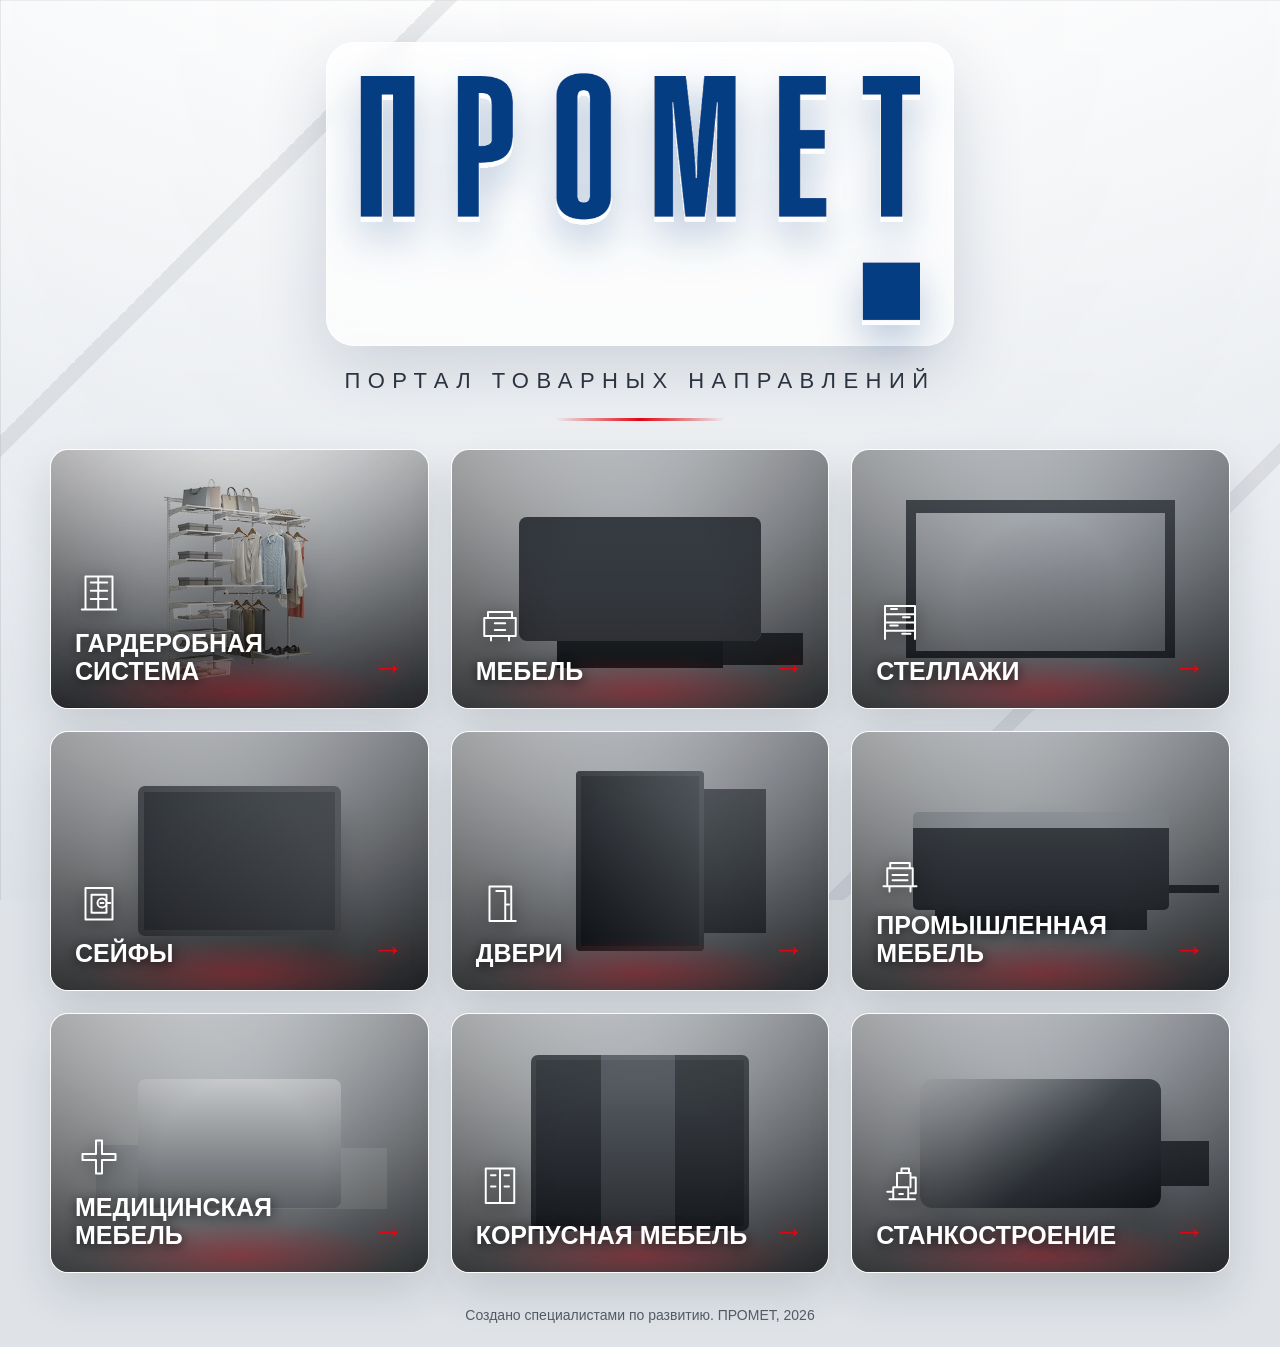
==== index.html @ c50b64fc "Add files via upload" ====
<!DOCTYPE html>
<html lang="ru">
<head>
  <meta charset="UTF-8" />
  <meta name="viewport" content="width=device-width, initial-scale=1.0" />
  <title>ПРОМЕТ — портал товарных направлений</title>
  <link rel="stylesheet" href="assets/main.css" />
</head>
<body>
  <main class="page-shell">
    <section class="hero">
      <div class="logo-wrap" aria-label="ПРОМЕТ">
        <img src="assets/logo_promet.png" alt="ПРОМЕТ" class="promet-logo" />
      </div>
      <p class="hero-title">Портал товарных направлений</p>
      <div class="accent-line"></div>
    </section>

    <section class="direction-grid" aria-label="Выбор товарного направления">
      <a class="direction-card featured" href="wardrobe/index.html" style="--delay: .04s">
        <div class="image-zone image-real"><img src="assets/wardrobe_system.png" alt="Гардеробная система" /></div>
        <div class="card-icon" aria-hidden="true">
          <svg viewBox="0 0 64 64"><path d="M9 54h46M14 54V10h36v44M21 18h22M21 29h22M21 40h22M31 10v44"/></svg>
        </div>
        <span>Гардеробная система</span><b>→</b>
      </a>

      <a class="direction-card" href="furniture/index.html" style="--delay: .10s">
        <div class="image-zone furniture"></div>
        <div class="card-icon" aria-hidden="true"><svg viewBox="0 0 64 64"><path d="M11 28h42v24H11zM16 20h32v8H16zM20 52v6M44 52v6M25 35h14M25 44h14"/></svg></div>
        <span>Мебель</span><b>→</b>
      </a>

      <a class="direction-card" href="shelving/index.html" style="--delay: .16s">
        <div class="image-zone shelving"></div>
        <div class="card-icon" aria-hidden="true"><svg viewBox="0 0 64 64"><path d="M12 12h40v44M12 12v44M12 23h40M12 34h40M12 45h40M20 16h8M36 27h9M19 38h10M35 49h11"/></svg></div>
        <span>Стеллажи</span><b>→</b>
      </a>

      <a class="direction-card" href="safes/index.html" style="--delay: .22s">
        <div class="image-zone safes"></div>
        <div class="card-icon" aria-hidden="true"><svg viewBox="0 0 64 64"><path d="M14 12h36v42H14zM22 21h20v24H22zM42 32h5M30 32a6 6 0 1 0 12 0 6 6 0 0 0-12 0zM34 32h4"/></svg></div>
        <span>Сейфы</span><b>→</b>
      </a>

      <a class="direction-card" href="doors/index.html" style="--delay: .28s">
        <div class="image-zone doors"></div>
        <div class="card-icon" aria-hidden="true"><svg viewBox="0 0 64 64"><path d="M18 56V10h29v46M18 56h35M41 34h3M27 16h12v40"/></svg></div>
        <span>Двери</span><b>→</b>
      </a>

      <a class="direction-card" href="industrial-furniture/index.html" style="--delay: .34s">
        <div class="image-zone industrial"></div>
        <div class="card-icon" aria-hidden="true"><svg viewBox="0 0 64 64"><path d="M10 47h44M15 47V23h34v24M19 23v-7h26v7M22 32h20M22 39h20M18 47v7M46 47v7"/></svg></div>
        <span>Промышленная мебель</span><b>→</b>
      </a>

      <a class="direction-card" href="medical-furniture/index.html" style="--delay: .40s">
        <div class="image-zone medical"></div>
        <div class="card-icon" aria-hidden="true"><svg viewBox="0 0 64 64"><path d="M28 10h8v18h18v8H36v18h-8V36H10v-8h18z"/></svg></div>
        <span>Медицинская мебель</span><b>→</b>
      </a>

      <a class="direction-card" href="cabinet-furniture/index.html" style="--delay: .46s">
        <div class="image-zone cabinet"></div>
        <div class="card-icon" aria-hidden="true"><svg viewBox="0 0 64 64"><path d="M13 10h38v46H13zM32 10v46M20 19h6M38 19h6M20 34h6M38 34h6"/></svg></div>
        <span>Корпусная мебель</span><b>→</b>
      </a>

      <a class="direction-card" href="machine-tools/index.html" style="--delay: .52s">
        <div class="image-zone machine"></div>
        <div class="card-icon" aria-hidden="true"><svg viewBox="0 0 64 64"><path d="M18 51h34M23 51V35h20v16M28 35V16h18v19M34 16v-6h10v6M15 41h8M46 22h7v21h-7M31 44h5"/></svg></div>
        <span>Станкостроение</span><b>→</b>
      </a>
    </section>

    <footer class="footer">Создано специалистами по развитию. ПРОМЕТ, 2026</footer>
  </main>
</body>
</html>
---- assets/main.css ----
:root{
  --blue:#0c3f82;
  --red:#e30613;
  --text:#111827;
  --muted:#5f6875;
  --card:#f7f8fa;
  --line:rgba(15,23,42,.20);
}
*{box-sizing:border-box}html{scroll-behavior:smooth}body{margin:0;font-family:Arial,"Helvetica Neue",sans-serif;color:var(--text);min-height:100vh;background:#dfe3e8;}
body:before{content:"";position:fixed;inset:0;z-index:-3;background:linear-gradient(180deg,rgba(255,255,255,.86),rgba(222,227,233,.94)),radial-gradient(circle at 50% 0%,rgba(255,255,255,1),rgba(210,216,224,.94) 55%,rgba(165,174,186,.72));}
body:after{content:"";position:fixed;inset:0;z-index:-2;opacity:.46;background:linear-gradient(90deg,rgba(20,31,45,.18) 0 1px,transparent 1px 120px),linear-gradient(180deg,rgba(20,31,45,.12) 0 1px,transparent 1px 120px),linear-gradient(135deg,transparent 0 20%,rgba(70,78,90,.22) 20% 21%,transparent 21% 79%,rgba(70,78,90,.20) 79% 80%,transparent 80%);}
a{text-decoration:none;color:inherit}.page-shell{width:min(1180px,calc(100% - 34px));margin:0 auto;padding:34px 0 24px}.hero{text-align:center;padding:8px 0 28px}.logo-wrap{display:inline-flex;align-items:center;justify-content:center;padding:28px 34px 24px;border-radius:28px;background:rgba(255,255,255,.70);box-shadow:0 22px 70px rgba(13,38,75,.16), inset 0 0 0 1px rgba(255,255,255,.7);backdrop-filter:blur(10px)}.promet-logo{width:min(560px,78vw);height:auto;display:block;filter:drop-shadow(0 5px 0 rgba(255,255,255,.95)) drop-shadow(0 18px 20px rgba(12,63,130,.28))}.hero-title{margin:22px 0 0;text-transform:uppercase;letter-spacing:.34em;font-size:clamp(14px,2vw,22px);color:#2e3540}.accent-line{width:170px;height:3px;margin:24px auto 0;background:linear-gradient(90deg,transparent,var(--red),transparent);border-radius:99px}.direction-grid{display:grid;grid-template-columns:repeat(3,1fr);gap:22px}.direction-card{position:relative;min-height:260px;border-radius:18px;overflow:hidden;display:flex;flex-direction:column;justify-content:flex-end;padding:22px 24px;background:linear-gradient(145deg,rgba(255,255,255,.70),rgba(228,232,237,.64));border:1px solid rgba(255,255,255,.82);box-shadow:0 20px 44px rgba(22,32,44,.14),inset 0 -1px 0 rgba(227,6,19,.24);isolation:isolate;opacity:0;transform:translateY(18px);animation:cardIn .72s ease forwards;animation-delay:var(--delay)}.direction-card:before{content:"";position:absolute;inset:0;z-index:-2;background:linear-gradient(180deg,rgba(255,255,255,.05),rgba(17,24,39,.48));}.direction-card:after{content:"";position:absolute;left:8%;right:8%;bottom:-18px;height:70px;background:radial-gradient(ellipse at center,rgba(227,6,19,.52),transparent 70%);opacity:.58;transition:.28s ease;z-index:-1}.direction-card:hover{transform:translateY(-8px);border-color:rgba(227,6,19,.9);box-shadow:0 28px 70px rgba(37,52,70,.22),0 0 0 1px rgba(227,6,19,.22),inset 0 0 54px rgba(227,6,19,.22)}.direction-card:hover:after{opacity:1;height:105px;bottom:-28px}.image-zone{position:absolute;inset:0;z-index:-2;display:flex;align-items:center;justify-content:center;background-size:cover;background-position:center;filter:saturate(.9) contrast(1.02)}.image-zone:after{content:"";position:absolute;inset:0;background:linear-gradient(180deg,rgba(255,255,255,.16),rgba(0,0,0,.58)),radial-gradient(circle at 50% 58%,transparent 0 34%,rgba(0,0,0,.12) 56%,rgba(0,0,0,.35));}.image-real img{width:86%;height:78%;object-fit:contain;filter:drop-shadow(0 25px 24px rgba(0,0,0,.25))}.furniture{background:linear-gradient(135deg,#d8dadd,#8d949d)}.furniture:before{content:"";position:absolute;width:64%;height:48%;border-radius:8px;background:linear-gradient(180deg,#222933,#454b54);box-shadow:0 65px 0 -38px #1f242b,88px 70px 0 -46px #2b3037;}.shelving{background:linear-gradient(135deg,#cfd3d8,#8a929d)}.shelving:before{content:"";position:absolute;width:66%;height:56%;border:7px solid #313842;border-left-width:10px;border-right-width:10px;box-shadow:inset 0 34px 0 -28px #313842,inset 0 78px 0 -72px #313842,inset 0 122px 0 -116px #313842}.safes{background:linear-gradient(135deg,#d1d3d7,#6d737c)}.safes:before{content:"";position:absolute;width:54%;height:58%;border-radius:7px;background:linear-gradient(135deg,#1e242c,#575d65);box-shadow:inset 0 0 0 6px rgba(255,255,255,.12),0 28px 30px rgba(0,0,0,.25)}.doors{background:linear-gradient(135deg,#d6d8dc,#777f89)}.doors:before{content:"";position:absolute;width:34%;height:70%;border-radius:4px;background:linear-gradient(90deg,#151b22,#444b54);box-shadow:80px 0 0 -18px rgba(31,38,47,.72),inset 0 0 0 5px rgba(255,255,255,.08)}.industrial{background:linear-gradient(135deg,#d6d9dd,#777f87)}.industrial:before{content:"";position:absolute;width:68%;height:38%;border-radius:5px;background:linear-gradient(180deg,#9da5ad 0 16%,#2b323b 16% 100%);box-shadow:0 42px 0 -22px #29313a,95px 28px 0 -45px #202832}.medical{background:linear-gradient(135deg,#e6e8ea,#9ba3ac)}.medical:before{content:"";position:absolute;width:54%;height:50%;border-radius:8px;background:linear-gradient(180deg,#e5e8eb,#9fa6ae);box-shadow:80px 35px 0 -34px #c5cad0,-78px 30px 0 -36px #b8bec5}.cabinet{background:linear-gradient(135deg,#dfe2e5,#848c96)}.cabinet:before{content:"";position:absolute;width:58%;height:68%;border-radius:7px;background:linear-gradient(90deg,#252c35 0 32%,#4c535d 32% 66%,#262d35 66%);box-shadow:inset 0 0 0 5px rgba(255,255,255,.07)}.machine{background:linear-gradient(135deg,#d8dbe0,#818995)}.machine:before{content:"";position:absolute;width:64%;height:50%;border-radius:12px;background:linear-gradient(135deg,#c3c7cc,#343c46 58%,#111820);box-shadow:90px 20px 0 -42px #232b34,0 28px 32px rgba(0,0,0,.22)}.card-icon{width:48px;height:48px;margin-bottom:12px;color:#fff;filter:drop-shadow(0 3px 8px rgba(0,0,0,.55))}.card-icon svg{width:100%;height:100%;fill:none;stroke:currentColor;stroke-width:2.6;stroke-linecap:round;stroke-linejoin:round}.direction-card span{font-size:clamp(18px,2.2vw,25px);line-height:1.15;font-weight:800;text-transform:uppercase;color:#fff;text-shadow:0 2px 12px rgba(0,0,0,.75);max-width:85%}.direction-card b{position:absolute;right:24px;bottom:22px;color:var(--red);font-size:32px;font-weight:400;text-shadow:0 0 18px rgba(227,6,19,.8)}.footer{text-align:center;color:#353d48;font-size:14px;padding:34px 0 0;opacity:.82}@keyframes cardIn{to{opacity:1;transform:translateY(0)}}@media (max-width:980px){.direction-grid{grid-template-columns:repeat(2,1fr)}.direction-card{min-height:245px}.page-shell{width:min(820px,calc(100% - 28px))}}@media (max-width:620px){.page-shell{width:calc(100% - 22px);padding-top:18px}.hero{padding-bottom:18px}.logo-wrap{padding:18px 18px 16px;border-radius:20px}.promet-logo{width:88vw}.hero-title{letter-spacing:.18em;font-size:12px}.accent-line{margin-top:16px;width:118px}.direction-grid{grid-template-columns:1fr;gap:14px}.direction-card{min-height:218px;border-radius:16px;padding:18px}.direction-card span{font-size:20px}.card-icon{width:42px;height:42px}.footer{font-size:11px;padding-top:22px}}@media (prefers-reduced-motion:reduce){*{animation:none!important;transition:none!important}.direction-card{opacity:1;transform:none}}
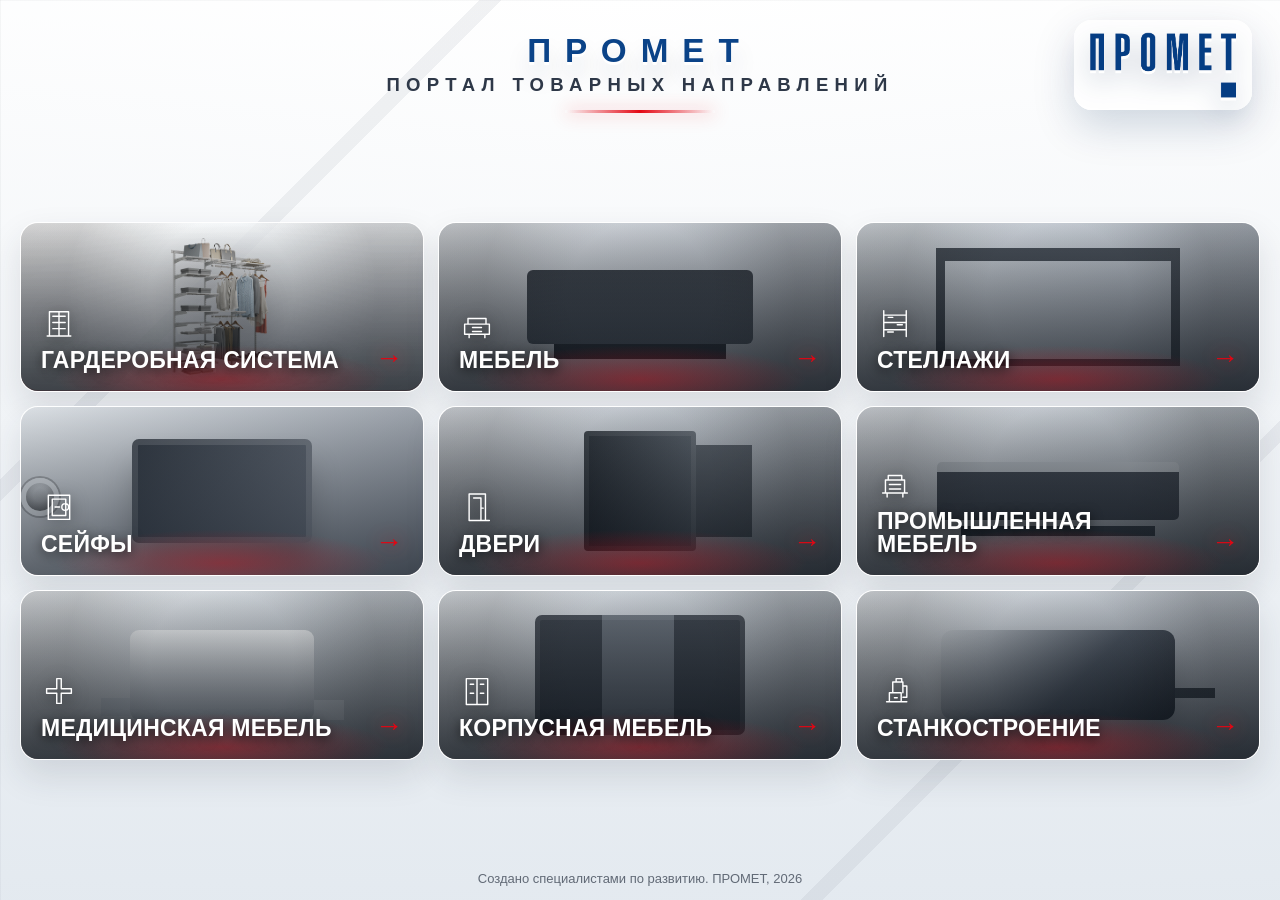
==== commit 1e89e57b: "Add files via upload" ====
--- a/index.html
+++ b/index.html
@@ -7,69 +7,69 @@
   <link rel="stylesheet" href="assets/main.css" />
 </head>
 <body>
-  <main class="page-shell">
-    <section class="hero">
-      <div class="logo-wrap" aria-label="ПРОМЕТ">
-        <img src="assets/logo_promet.png" alt="ПРОМЕТ" class="promet-logo" />
-      </div>
-      <p class="hero-title">Портал товарных направлений</p>
+  <main class="portal-screen">
+    <a class="brand-corner" href="/" aria-label="ПРОМЕТ">
+      <img src="assets/logo_promet.png" alt="ПРОМЕТ" />
+    </a>
+
+    <section class="intro" aria-label="Приветствие">
+      <p class="eyebrow">ПРОМЕТ</p>
+      <h1>Портал товарных направлений</h1>
       <div class="accent-line"></div>
     </section>
 
     <section class="direction-grid" aria-label="Выбор товарного направления">
-      <a class="direction-card featured" href="wardrobe/index.html" style="--delay: .04s">
-        <div class="image-zone image-real"><img src="assets/wardrobe_system.png" alt="Гардеробная система" /></div>
-        <div class="card-icon" aria-hidden="true">
-          <svg viewBox="0 0 64 64"><path d="M9 54h46M14 54V10h36v44M21 18h22M21 29h22M21 40h22M31 10v44"/></svg>
-        </div>
+      <a class="direction-card wardrobe" href="wardrobe/index.html" style="--delay:.03s">
+        <div class="card-visual image-card"><img src="assets/wardrobe_system.png" alt="Гардеробная система" /></div>
+        <div class="card-icon" aria-hidden="true"><svg viewBox="0 0 64 64"><path d="M11 55h42M15 55V12h34v43M21 20h22M21 31h22M21 42h22M32 12v43"/></svg></div>
         <span>Гардеробная система</span><b>→</b>
       </a>
 
-      <a class="direction-card" href="furniture/index.html" style="--delay: .10s">
-        <div class="image-zone furniture"></div>
-        <div class="card-icon" aria-hidden="true"><svg viewBox="0 0 64 64"><path d="M11 28h42v24H11zM16 20h32v8H16zM20 52v6M44 52v6M25 35h14M25 44h14"/></svg></div>
+      <a class="direction-card furniture" href="furniture/index.html" style="--delay:.08s">
+        <div class="card-visual realistic-furniture"></div>
+        <div class="card-icon" aria-hidden="true"><svg viewBox="0 0 64 64"><path d="M10 34h44v18H10zM16 24h32v10H16zM18 52v6M46 52v6M24 40h16M24 47h16"/></svg></div>
         <span>Мебель</span><b>→</b>
       </a>
 
-      <a class="direction-card" href="shelving/index.html" style="--delay: .16s">
-        <div class="image-zone shelving"></div>
-        <div class="card-icon" aria-hidden="true"><svg viewBox="0 0 64 64"><path d="M12 12h40v44M12 12v44M12 23h40M12 34h40M12 45h40M20 16h8M36 27h9M19 38h10M35 49h11"/></svg></div>
+      <a class="direction-card shelving" href="shelving/index.html" style="--delay:.13s">
+        <div class="card-visual realistic-shelving"></div>
+        <div class="card-icon" aria-hidden="true"><svg viewBox="0 0 64 64"><path d="M12 10v46M52 10v46M12 18h40M12 31h40M12 44h40M20 22h8M36 35h9M19 48h10"/></svg></div>
         <span>Стеллажи</span><b>→</b>
       </a>
 
-      <a class="direction-card" href="safes/index.html" style="--delay: .22s">
-        <div class="image-zone safes"></div>
-        <div class="card-icon" aria-hidden="true"><svg viewBox="0 0 64 64"><path d="M14 12h36v42H14zM22 21h20v24H22zM42 32h5M30 32a6 6 0 1 0 12 0 6 6 0 0 0-12 0zM34 32h4"/></svg></div>
+      <a class="direction-card safes" href="safes/index.html" style="--delay:.18s">
+        <div class="card-visual realistic-safe"></div>
+        <div class="card-icon" aria-hidden="true"><svg viewBox="0 0 64 64"><path d="M13 11h38v43H13zM20 18h24v29H20zM37 32a6 6 0 1 0 12 0 6 6 0 0 0-12 0zM25 32h8"/></svg></div>
         <span>Сейфы</span><b>→</b>
       </a>
 
-      <a class="direction-card" href="doors/index.html" style="--delay: .28s">
-        <div class="image-zone doors"></div>
-        <div class="card-icon" aria-hidden="true"><svg viewBox="0 0 64 64"><path d="M18 56V10h29v46M18 56h35M41 34h3M27 16h12v40"/></svg></div>
+      <a class="direction-card doors" href="doors/index.html" style="--delay:.23s">
+        <div class="card-visual realistic-door"></div>
+        <div class="card-icon" aria-hidden="true"><svg viewBox="0 0 64 64"><path d="M18 56V9h29v47M18 56h36M39 34h4M26 16h13v40"/></svg></div>
         <span>Двери</span><b>→</b>
       </a>
 
-      <a class="direction-card" href="industrial-furniture/index.html" style="--delay: .34s">
-        <div class="image-zone industrial"></div>
-        <div class="card-icon" aria-hidden="true"><svg viewBox="0 0 64 64"><path d="M10 47h44M15 47V23h34v24M19 23v-7h26v7M22 32h20M22 39h20M18 47v7M46 47v7"/></svg></div>
+      <a class="direction-card industrial" href="industrial-furniture/index.html" style="--delay:.28s">
+        <div class="card-visual realistic-industrial"></div>
+        <div class="card-icon" aria-hidden="true"><svg viewBox="0 0 64 64"><path d="M10 48h44M15 48V25h34v23M20 25v-8h24v8M22 33h20M22 41h20M18 48v7M46 48v7"/></svg></div>
         <span>Промышленная мебель</span><b>→</b>
       </a>
 
-      <a class="direction-card" href="medical-furniture/index.html" style="--delay: .40s">
-        <div class="image-zone medical"></div>
+      <a class="direction-card medical" href="medical-furniture/index.html" style="--delay:.33s">
+        <div class="card-visual realistic-medical"></div>
         <div class="card-icon" aria-hidden="true"><svg viewBox="0 0 64 64"><path d="M28 10h8v18h18v8H36v18h-8V36H10v-8h18z"/></svg></div>
         <span>Медицинская мебель</span><b>→</b>
       </a>
 
-      <a class="direction-card" href="cabinet-furniture/index.html" style="--delay: .46s">
-        <div class="image-zone cabinet"></div>
-        <div class="card-icon" aria-hidden="true"><svg viewBox="0 0 64 64"><path d="M13 10h38v46H13zM32 10v46M20 19h6M38 19h6M20 34h6M38 34h6"/></svg></div>
+      <a class="direction-card cabinet" href="cabinet-furniture/index.html" style="--delay:.38s">
+        <div class="card-visual realistic-cabinet"></div>
+        <div class="card-icon" aria-hidden="true"><svg viewBox="0 0 64 64"><path d="M13 10h38v46H13zM32 10v46M20 20h6M38 20h6M20 36h6M38 36h6"/></svg></div>
         <span>Корпусная мебель</span><b>→</b>
       </a>
 
-      <a class="direction-card" href="machine-tools/index.html" style="--delay: .52s">
-        <div class="image-zone machine"></div>
-        <div class="card-icon" aria-hidden="true"><svg viewBox="0 0 64 64"><path d="M18 51h34M23 51V35h20v16M28 35V16h18v19M34 16v-6h10v6M15 41h8M46 22h7v21h-7M31 44h5"/></svg></div>
+      <a class="direction-card machine" href="machine-tools/index.html" style="--delay:.43s">
+        <div class="card-visual realistic-machine"></div>
+        <div class="card-icon" aria-hidden="true"><svg viewBox="0 0 64 64"><path d="M17 51h36M22 51V35h21v16M28 35V16h18v19M34 16v-6h10v6M46 23h7v20h-7M31 44h5"/></svg></div>
         <span>Станкостроение</span><b>→</b>
       </a>
     </section>
--- a/assets/main.css
+++ b/assets/main.css
@@ -1,12 +1,23 @@
 :root{
-  --blue:#0c3f82;
+  --blue:#0b4388;
+  --blue-dark:#072b58;
   --red:#e30613;
-  --text:#111827;
-  --muted:#5f6875;
-  --card:#f7f8fa;
-  --line:rgba(15,23,42,.20);
+  --text:#162033;
+  --muted:#667085;
 }
-*{box-sizing:border-box}html{scroll-behavior:smooth}body{margin:0;font-family:Arial,"Helvetica Neue",sans-serif;color:var(--text);min-height:100vh;background:#dfe3e8;}
-body:before{content:"";position:fixed;inset:0;z-index:-3;background:linear-gradient(180deg,rgba(255,255,255,.86),rgba(222,227,233,.94)),radial-gradient(circle at 50% 0%,rgba(255,255,255,1),rgba(210,216,224,.94) 55%,rgba(165,174,186,.72));}
-body:after{content:"";position:fixed;inset:0;z-index:-2;opacity:.46;background:linear-gradient(90deg,rgba(20,31,45,.18) 0 1px,transparent 1px 120px),linear-gradient(180deg,rgba(20,31,45,.12) 0 1px,transparent 1px 120px),linear-gradient(135deg,transparent 0 20%,rgba(70,78,90,.22) 20% 21%,transparent 21% 79%,rgba(70,78,90,.20) 79% 80%,transparent 80%);}
-a{text-decoration:none;color:inherit}.page-shell{width:min(1180px,calc(100% - 34px));margin:0 auto;padding:34px 0 24px}.hero{text-align:center;padding:8px 0 28px}.logo-wrap{display:inline-flex;align-items:center;justify-content:center;padding:28px 34px 24px;border-radius:28px;background:rgba(255,255,255,.70);box-shadow:0 22px 70px rgba(13,38,75,.16), inset 0 0 0 1px rgba(255,255,255,.7);backdrop-filter:blur(10px)}.promet-logo{width:min(560px,78vw);height:auto;display:block;filter:drop-shadow(0 5px 0 rgba(255,255,255,.95)) drop-shadow(0 18px 20px rgba(12,63,130,.28))}.hero-title{margin:22px 0 0;text-transform:uppercase;letter-spacing:.34em;font-size:clamp(14px,2vw,22px);color:#2e3540}.accent-line{width:170px;height:3px;margin:24px auto 0;background:linear-gradient(90deg,transparent,var(--red),transparent);border-radius:99px}.direction-grid{display:grid;grid-template-columns:repeat(3,1fr);gap:22px}.direction-card{position:relative;min-height:260px;border-radius:18px;overflow:hidden;display:flex;flex-direction:column;justify-content:flex-end;padding:22px 24px;background:linear-gradient(145deg,rgba(255,255,255,.70),rgba(228,232,237,.64));border:1px solid rgba(255,255,255,.82);box-shadow:0 20px 44px rgba(22,32,44,.14),inset 0 -1px 0 rgba(227,6,19,.24);isolation:isolate;opacity:0;transform:translateY(18px);animation:cardIn .72s ease forwards;animation-delay:var(--delay)}.direction-card:before{content:"";position:absolute;inset:0;z-index:-2;background:linear-gradient(180deg,rgba(255,255,255,.05),rgba(17,24,39,.48));}.direction-card:after{content:"";position:absolute;left:8%;right:8%;bottom:-18px;height:70px;background:radial-gradient(ellipse at center,rgba(227,6,19,.52),transparent 70%);opacity:.58;transition:.28s ease;z-index:-1}.direction-card:hover{transform:translateY(-8px);border-color:rgba(227,6,19,.9);box-shadow:0 28px 70px rgba(37,52,70,.22),0 0 0 1px rgba(227,6,19,.22),inset 0 0 54px rgba(227,6,19,.22)}.direction-card:hover:after{opacity:1;height:105px;bottom:-28px}.image-zone{position:absolute;inset:0;z-index:-2;display:flex;align-items:center;justify-content:center;background-size:cover;background-position:center;filter:saturate(.9) contrast(1.02)}.image-zone:after{content:"";position:absolute;inset:0;background:linear-gradient(180deg,rgba(255,255,255,.16),rgba(0,0,0,.58)),radial-gradient(circle at 50% 58%,transparent 0 34%,rgba(0,0,0,.12) 56%,rgba(0,0,0,.35));}.image-real img{width:86%;height:78%;object-fit:contain;filter:drop-shadow(0 25px 24px rgba(0,0,0,.25))}.furniture{background:linear-gradient(135deg,#d8dadd,#8d949d)}.furniture:before{content:"";position:absolute;width:64%;height:48%;border-radius:8px;background:linear-gradient(180deg,#222933,#454b54);box-shadow:0 65px 0 -38px #1f242b,88px 70px 0 -46px #2b3037;}.shelving{background:linear-gradient(135deg,#cfd3d8,#8a929d)}.shelving:before{content:"";position:absolute;width:66%;height:56%;border:7px solid #313842;border-left-width:10px;border-right-width:10px;box-shadow:inset 0 34px 0 -28px #313842,inset 0 78px 0 -72px #313842,inset 0 122px 0 -116px #313842}.safes{background:linear-gradient(135deg,#d1d3d7,#6d737c)}.safes:before{content:"";position:absolute;width:54%;height:58%;border-radius:7px;background:linear-gradient(135deg,#1e242c,#575d65);box-shadow:inset 0 0 0 6px rgba(255,255,255,.12),0 28px 30px rgba(0,0,0,.25)}.doors{background:linear-gradient(135deg,#d6d8dc,#777f89)}.doors:before{content:"";position:absolute;width:34%;height:70%;border-radius:4px;background:linear-gradient(90deg,#151b22,#444b54);box-shadow:80px 0 0 -18px rgba(31,38,47,.72),inset 0 0 0 5px rgba(255,255,255,.08)}.industrial{background:linear-gradient(135deg,#d6d9dd,#777f87)}.industrial:before{content:"";position:absolute;width:68%;height:38%;border-radius:5px;background:linear-gradient(180deg,#9da5ad 0 16%,#2b323b 16% 100%);box-shadow:0 42px 0 -22px #29313a,95px 28px 0 -45px #202832}.medical{background:linear-gradient(135deg,#e6e8ea,#9ba3ac)}.medical:before{content:"";position:absolute;width:54%;height:50%;border-radius:8px;background:linear-gradient(180deg,#e5e8eb,#9fa6ae);box-shadow:80px 35px 0 -34px #c5cad0,-78px 30px 0 -36px #b8bec5}.cabinet{background:linear-gradient(135deg,#dfe2e5,#848c96)}.cabinet:before{content:"";position:absolute;width:58%;height:68%;border-radius:7px;background:linear-gradient(90deg,#252c35 0 32%,#4c535d 32% 66%,#262d35 66%);box-shadow:inset 0 0 0 5px rgba(255,255,255,.07)}.machine{background:linear-gradient(135deg,#d8dbe0,#818995)}.machine:before{content:"";position:absolute;width:64%;height:50%;border-radius:12px;background:linear-gradient(135deg,#c3c7cc,#343c46 58%,#111820);box-shadow:90px 20px 0 -42px #232b34,0 28px 32px rgba(0,0,0,.22)}.card-icon{width:48px;height:48px;margin-bottom:12px;color:#fff;filter:drop-shadow(0 3px 8px rgba(0,0,0,.55))}.card-icon svg{width:100%;height:100%;fill:none;stroke:currentColor;stroke-width:2.6;stroke-linecap:round;stroke-linejoin:round}.direction-card span{font-size:clamp(18px,2.2vw,25px);line-height:1.15;font-weight:800;text-transform:uppercase;color:#fff;text-shadow:0 2px 12px rgba(0,0,0,.75);max-width:85%}.direction-card b{position:absolute;right:24px;bottom:22px;color:var(--red);font-size:32px;font-weight:400;text-shadow:0 0 18px rgba(227,6,19,.8)}.footer{text-align:center;color:#353d48;font-size:14px;padding:34px 0 0;opacity:.82}@keyframes cardIn{to{opacity:1;transform:translateY(0)}}@media (max-width:980px){.direction-grid{grid-template-columns:repeat(2,1fr)}.direction-card{min-height:245px}.page-shell{width:min(820px,calc(100% - 28px))}}@media (max-width:620px){.page-shell{width:calc(100% - 22px);padding-top:18px}.hero{padding-bottom:18px}.logo-wrap{padding:18px 18px 16px;border-radius:20px}.promet-logo{width:88vw}.hero-title{letter-spacing:.18em;font-size:12px}.accent-line{margin-top:16px;width:118px}.direction-grid{grid-template-columns:1fr;gap:14px}.direction-card{min-height:218px;border-radius:16px;padding:18px}.direction-card span{font-size:20px}.card-icon{width:42px;height:42px}.footer{font-size:11px;padding-top:22px}}@media (prefers-reduced-motion:reduce){*{animation:none!important;transition:none!important}.direction-card{opacity:1;transform:none}}
+*{box-sizing:border-box}
+html,body{margin:0;min-height:100%;font-family:"Segoe UI",Arial,sans-serif;color:var(--text)}
+body{background:#edf1f5;overflow-x:hidden}
+body:before{content:"";position:fixed;inset:0;z-index:-3;background:linear-gradient(180deg,rgba(255,255,255,.94),rgba(228,234,240,.96)),radial-gradient(circle at 48% 4%,#ffffff 0,#e9eef4 42%,#d2dbe4 100%)}
+body:after{content:"";position:fixed;inset:0;z-index:-2;opacity:.55;background:linear-gradient(135deg,transparent 0 22%,rgba(117,128,143,.18) 22% 23%,transparent 23% 78%,rgba(117,128,143,.18) 78% 79%,transparent 79%),linear-gradient(90deg,rgba(20,31,45,.07) 0 1px,transparent 1px 118px),linear-gradient(180deg,rgba(20,31,45,.06) 0 1px,transparent 1px 118px)}
+a{text-decoration:none;color:inherit}
+.portal-screen{position:relative;min-height:100svh;width:min(1240px,calc(100% - 36px));margin:0 auto;padding:22px 0 14px;display:grid;grid-template-rows:auto 1fr auto;gap:16px}
+.brand-corner{position:fixed;right:28px;top:20px;z-index:20;display:flex;align-items:center;justify-content:center;width:178px;padding:12px 16px;border-radius:18px;background:rgba(255,255,255,.86);box-shadow:0 16px 42px rgba(7,43,88,.18),inset 0 0 0 1px rgba(255,255,255,.95);backdrop-filter:blur(8px)}
+.brand-corner img{width:100%;height:auto;display:block;filter:drop-shadow(0 3px 0 #fff) drop-shadow(0 10px 14px rgba(7,43,88,.22))}
+.intro{text-align:center;padding:2px 210px 0 210px;align-self:start}.eyebrow{margin:0 0 4px;text-transform:uppercase;letter-spacing:.42em;font-weight:900;font-size:clamp(20px,2.6vw,38px);color:var(--blue);text-shadow:0 3px 0 #fff,0 16px 24px rgba(7,43,88,.15)}
+h1{margin:0;text-transform:uppercase;letter-spacing:.34em;font-weight:600;font-size:clamp(13px,1.45vw,20px);color:#2e3848}.accent-line{width:150px;height:3px;margin:14px auto 0;border-radius:99px;background:linear-gradient(90deg,transparent,var(--red),transparent);box-shadow:0 0 18px rgba(227,6,19,.45)}
+.direction-grid{align-self:center;display:grid;grid-template-columns:repeat(3,1fr);gap:14px;min-height:0}.direction-card{position:relative;overflow:hidden;isolation:isolate;border-radius:18px;min-height:150px;padding:18px 20px;display:flex;flex-direction:column;justify-content:flex-end;background:linear-gradient(145deg,rgba(255,255,255,.72),rgba(214,221,229,.68));border:1px solid rgba(255,255,255,.95);box-shadow:0 16px 34px rgba(35,45,60,.13),inset 0 -1px 0 rgba(227,6,19,.24);opacity:0;transform:translateY(16px);animation:cardIn .64s cubic-bezier(.2,.8,.2,1) forwards;animation-delay:var(--delay);transition:transform .22s ease,border-color .22s ease,box-shadow .22s ease}.direction-card:before{content:"";position:absolute;inset:0;z-index:-2;background:linear-gradient(180deg,rgba(255,255,255,.08),rgba(20,27,36,.58))}.direction-card:after{content:"";position:absolute;left:8%;right:8%;bottom:-22px;height:68px;z-index:-1;background:radial-gradient(ellipse at center,rgba(227,6,19,.58),transparent 70%);opacity:.62;transition:.25s ease}.direction-card:hover{transform:translateY(-5px);border-color:rgba(227,6,19,.92);box-shadow:0 24px 58px rgba(35,45,60,.22),0 0 0 1px rgba(227,6,19,.28),inset 0 0 54px rgba(227,6,19,.22)}.direction-card:hover:after{height:100px;bottom:-30px;opacity:1}.card-visual{position:absolute;inset:0;z-index:-3;display:flex;align-items:center;justify-content:center;background-size:cover;background-position:center}.card-visual:after{content:"";position:absolute;inset:0;background:linear-gradient(180deg,rgba(255,255,255,.04),rgba(0,0,0,.40)),radial-gradient(circle at 50% 42%,transparent 0 32%,rgba(0,0,0,.18) 70%)}.image-card img{width:58%;max-height:82%;object-fit:contain;filter:drop-shadow(0 22px 16px rgba(0,0,0,.22))}.realistic-furniture{background:linear-gradient(135deg,#d8dce1,#929aa4)}.realistic-furniture:before{content:"";position:absolute;width:56%;height:44%;border-radius:6px;background:linear-gradient(180deg,#252c35,#3d4651);box-shadow:0 42px 0 -27px #191f27,78px 48px 0 -39px #222a34,-76px 48px 0 -39px #252d37}.realistic-shelving{background:linear-gradient(135deg,#d6dce2,#8b94a0)}.realistic-shelving:before{content:"";position:absolute;width:56%;height:62%;border:7px solid #313943;border-left-width:9px;border-right-width:9px;box-shadow:inset 0 32px 0 -26px #313943,inset 0 72px 0 -66px #313943,inset 0 112px 0 -106px #313943}.realistic-safe{background:linear-gradient(135deg,#d8dde2,#777f8a)}.realistic-safe:before{content:"";position:absolute;width:45%;height:62%;border-radius:7px;background:linear-gradient(135deg,#202832,#606874);box-shadow:inset 0 0 0 6px rgba(255,255,255,.13),0 24px 30px rgba(0,0,0,.24)}.realistic-safe:after{content:"";position:absolute;width:28px;height:28px;border:5px solid #d6dbe0;border-radius:50%;right:34%;top:42%;box-shadow:0 0 0 2px rgba(0,0,0,.25)}.realistic-door{background:linear-gradient(135deg,#d9dee4,#7c858f)}.realistic-door:before{content:"";position:absolute;width:28%;height:72%;border-radius:4px;background:linear-gradient(90deg,#151c24,#454e58);box-shadow:70px 0 0 -14px rgba(31,39,49,.72),inset 0 0 0 5px rgba(255,255,255,.08)}.realistic-industrial{background:linear-gradient(135deg,#d7dce2,#808992)}.realistic-industrial:before{content:"";position:absolute;width:60%;height:34%;border-radius:5px;background:linear-gradient(180deg,#aab1b8 0 18%,#2d3540 18% 100%);box-shadow:0 40px 0 -24px #26303a,86px 27px 0 -42px #202833}.realistic-medical{background:linear-gradient(135deg,#e2e6ea,#9ba4ad)}.realistic-medical:before{content:"";position:absolute;width:46%;height:54%;border-radius:9px;background:linear-gradient(180deg,#edf0f2,#a7afb8);box-shadow:65px 35px 0 -35px #c5ccd3,-65px 32px 0 -36px #bcc4cc}.realistic-cabinet{background:linear-gradient(135deg,#dde2e7,#87909a)}.realistic-cabinet:before{content:"";position:absolute;width:52%;height:72%;border-radius:7px;background:linear-gradient(90deg,#252d37 0 32%,#555e69 32% 66%,#252d37 66%);box-shadow:inset 0 0 0 5px rgba(255,255,255,.08)}.realistic-machine{background:linear-gradient(135deg,#dce1e6,#858e99)}.realistic-machine:before{content:"";position:absolute;width:58%;height:54%;border-radius:12px;background:linear-gradient(135deg,#c5cbd1,#394350 58%,#111923);box-shadow:80px 18px 0 -40px #232c36,0 24px 28px rgba(0,0,0,.22)}.card-icon{width:36px;height:36px;margin-bottom:8px;color:#fff;filter:drop-shadow(0 3px 8px rgba(0,0,0,.56))}.card-icon svg{width:100%;height:100%;fill:none;stroke:currentColor;stroke-width:2.5;stroke-linecap:round;stroke-linejoin:round}.direction-card span{max-width:84%;font-family:"Trebuchet MS","Segoe UI",Arial,sans-serif;font-size:clamp(17px,1.9vw,23px);line-height:1.03;font-weight:900;letter-spacing:.01em;text-transform:uppercase;color:#fff;text-shadow:0 3px 12px rgba(0,0,0,.74)}.direction-card b{position:absolute;right:20px;bottom:17px;color:var(--red);font-size:28px;font-weight:400;text-shadow:0 0 18px rgba(227,6,19,.85)}.footer{text-align:center;align-self:end;padding-top:2px;font-size:12px;color:#3d4654;opacity:.78}@keyframes cardIn{to{opacity:1;transform:translateY(0)}}
+@media (min-height:900px){.direction-card{min-height:170px}.portal-screen{gap:20px}.intro{padding-top:10px}.footer{font-size:13px}}
+@media (max-width:980px){body{overflow:auto}.portal-screen{width:min(840px,calc(100% - 26px));padding-top:20px}.brand-corner{position:absolute;width:150px;right:0;top:14px}.intro{padding:72px 0 0}.direction-grid{grid-template-columns:repeat(2,1fr)}.direction-card{min-height:170px}}
+@media (max-width:620px){.portal-screen{width:calc(100% - 22px);padding:14px 0 12px;display:block}.brand-corner{width:126px;right:0;top:10px;padding:9px 12px;border-radius:14px}.intro{text-align:left;padding:72px 0 18px}.eyebrow{font-size:24px;letter-spacing:.24em}.intro h1{font-size:12px;letter-spacing:.16em;line-height:1.5}.accent-line{margin:12px 0 0;width:110px}.direction-grid{grid-template-columns:1fr;gap:12px}.direction-card{min-height:150px;border-radius:16px;padding:16px 18px}.image-card img{width:54%;margin-left:14%}.direction-card span{font-size:19px}.card-icon{width:34px;height:34px}.footer{padding:18px 0 0;font-size:11px}}
+@media (prefers-reduced-motion:reduce){*{animation:none!important;transition:none!important}.direction-card{opacity:1;transform:none}}
